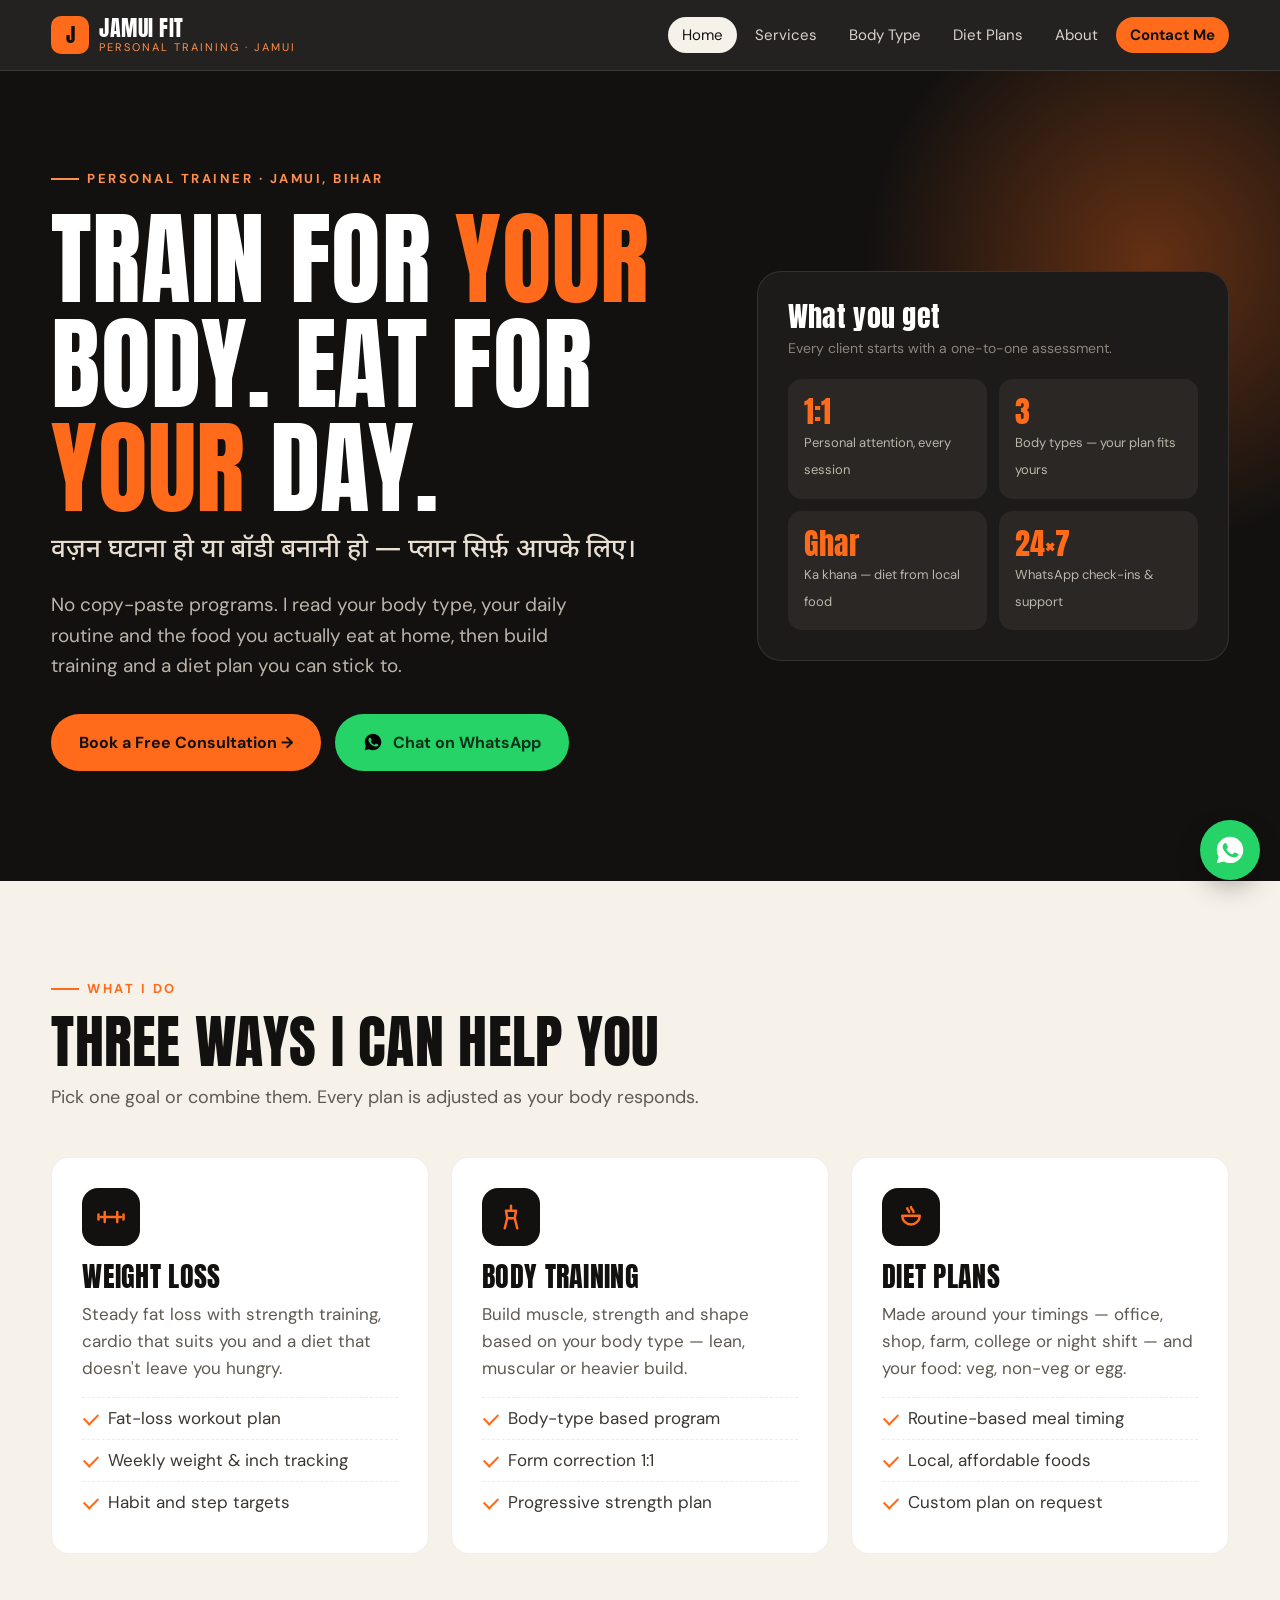
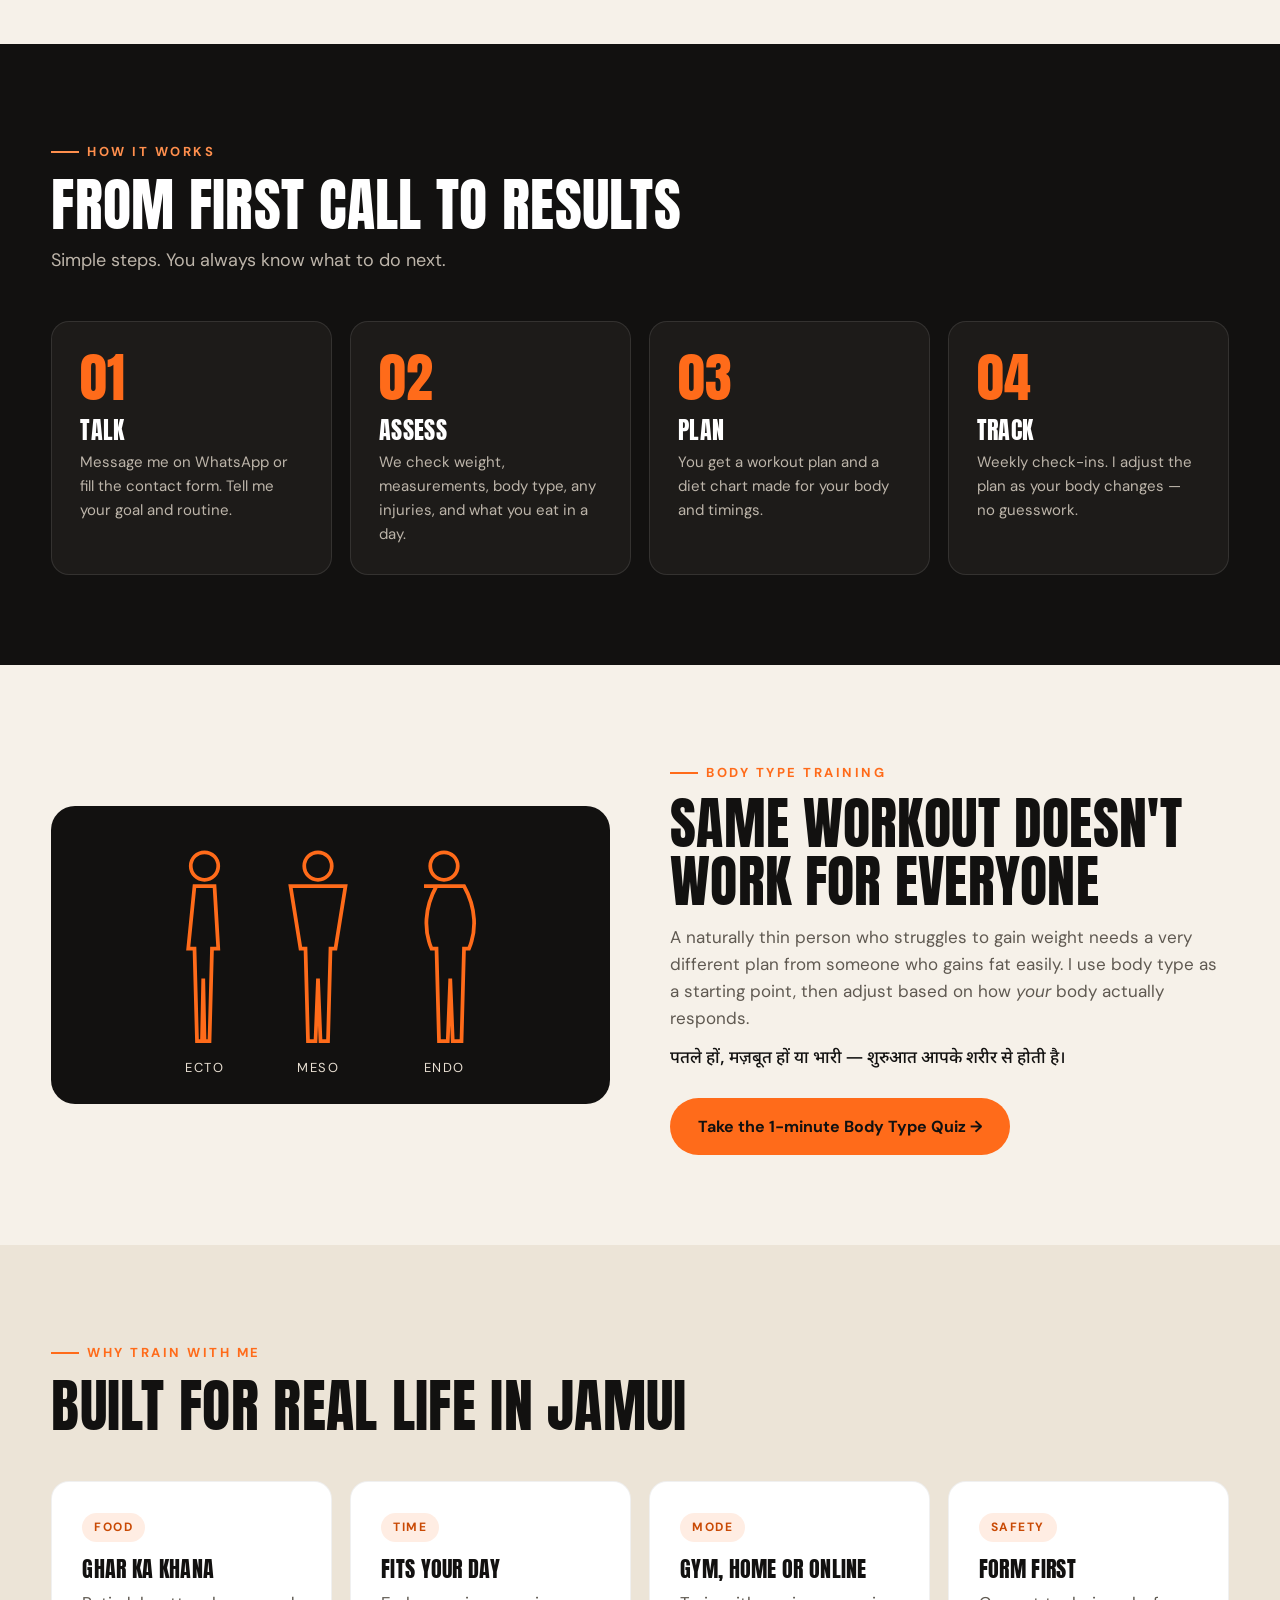
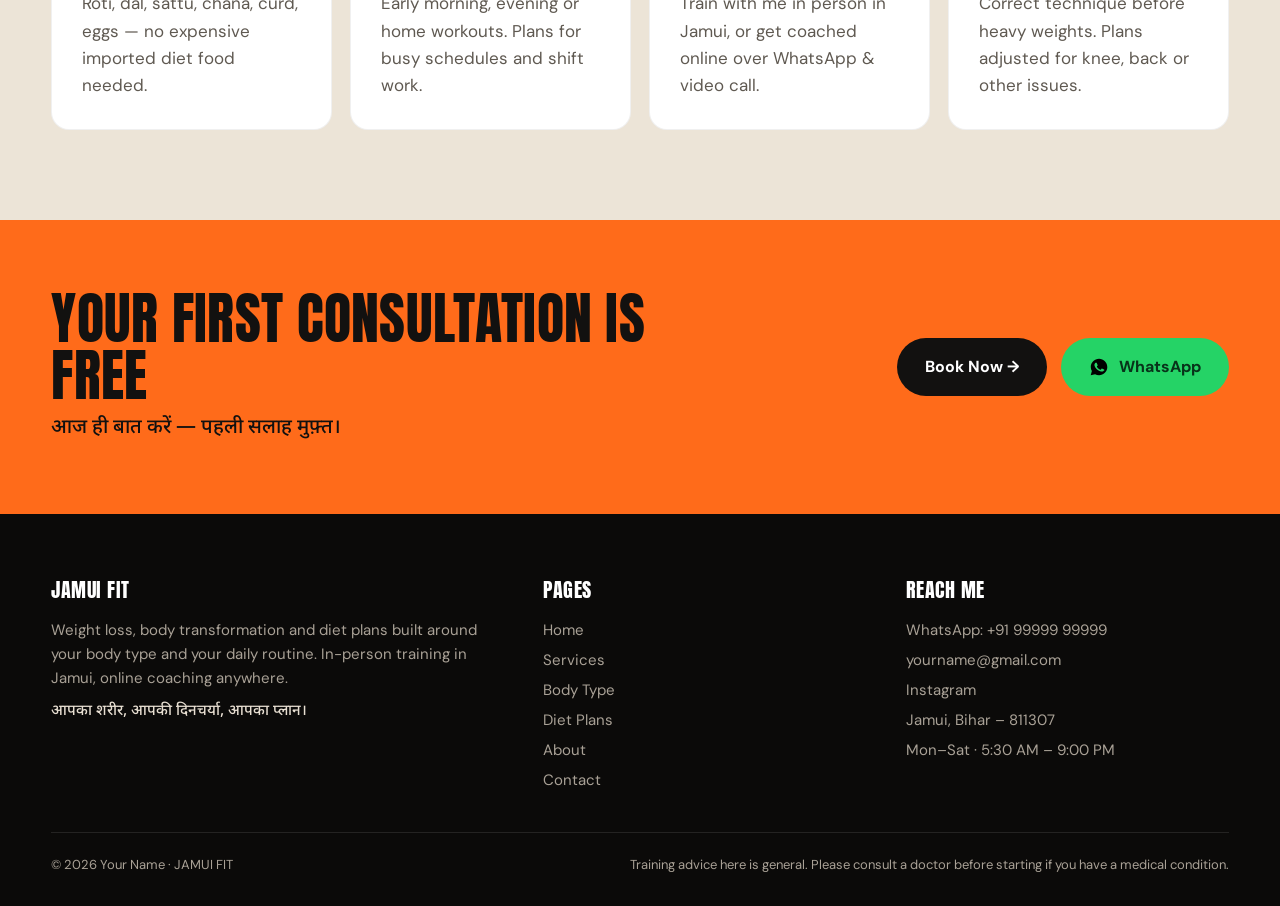
==== index.html @ f2fb3ff2 "Initial commit: JamuiFIT website Co-Authored-By: Claude Opus 5.5 <noreply@anthropic.com>" ====
<!DOCTYPE html>
<html lang="en">
<head>
<meta charset="UTF-8">
<meta name="viewport" content="width=device-width, initial-scale=1">
<title>Jamui Fit — Personal Trainer in Jamui</title>
<meta name="description" content="Personal trainer in Jamui, Bihar. Weight loss, body transformation and diet plans made for your body type and daily routine. In-person and online coaching.">
<link rel="preconnect" href="https://fonts.googleapis.com"><link rel="preconnect" href="https://fonts.gstatic.com" crossorigin>
<link href="https://fonts.googleapis.com/css2?family=Anton&family=DM+Sans:wght@400;500;700&family=Noto+Sans+Devanagari:wght@400;500;700&display=swap" rel="stylesheet">
<link rel="stylesheet" href="assets/style.css">
</head>
<body>

<section class="hero">
  <div class="wrap hero-grid">
    <div>
      <span class="eyebrow">Personal Trainer · Jamui, Bihar</span>
      <h1>Train for <em>your</em> body. Eat for <em>your</em> day.</h1>
      <p class="hi hi-line">वज़न घटाना हो या बॉडी बनानी हो — प्लान सिर्फ़ आपके लिए।</p>
      <p class="lead">No copy-paste programs. I read your body type, your daily routine and the food you actually eat at home, then build training and a diet plan you can stick to.</p>
      <div class="hero-actions">
        <a class="btn btn-primary" href="contact.html">Book a Free Consultation →</a>
        <a class="btn btn-wa" data-wa="Namaste! I want to start training. Please share details.">Chat on WhatsApp</a>
      </div>
    </div>
    <div class="hero-card reveal">
      <h3>What you get</h3>
      <p class="sub">Every client starts with a one-to-one assessment.</p>
      <div class="stat-row">
        <div class="stat"><b>1:1</b><span>Personal attention, every session</span></div>
        <div class="stat"><b>3</b><span>Body types — your plan fits yours</span></div>
        <div class="stat"><b>Ghar</b><span>Ka khana — diet from local food</span></div>
        <div class="stat"><b>24×7</b><span>WhatsApp check-ins &amp; support</span></div>
      </div>
    </div>
  </div>
</section>

<section>
  <div class="wrap">
    <div class="section-head reveal">
      <span class="eyebrow dark">What I do</span>
      <h2>Three ways I can help you</h2>
      <p>Pick one goal or combine them. Every plan is adjusted as your body responds.</p>
    </div>
    <div class="grid-3">
      <article class="card reveal">
        <div class="icon"><svg viewBox="0 0 24 24"><path d="M4 12h16M7 8v8M17 8v8M2 10v4M22 10v4"/></svg></div>
        <h3>Weight Loss</h3>
        <p>Steady fat loss with strength training, cardio that suits you and a diet that doesn't leave you hungry.</p>
        <ul><li>Fat-loss workout plan</li><li>Weekly weight &amp; inch tracking</li><li>Habit and step targets</li></ul>
      </article>
      <article class="card reveal">
        <div class="icon"><svg viewBox="0 0 24 24"><path d="M12 3v4M8 7h8l-1 6h-6zM9 13l-2 8M15 13l2 8"/></svg></div>
        <h3>Body Training</h3>
        <p>Build muscle, strength and shape based on your body type — lean, muscular or heavier build.</p>
        <ul><li>Body-type based program</li><li>Form correction 1:1</li><li>Progressive strength plan</li></ul>
      </article>
      <article class="card reveal">
        <div class="icon"><svg viewBox="0 0 24 24"><path d="M5 11h14a7 7 0 0 1-14 0zM12 4c0 2 2 2 2 4M9 5c0 1.5 1.5 1.5 1.5 3"/></svg></div>
        <h3>Diet Plans</h3>
        <p>Made around your timings — office, shop, farm, college or night shift — and your food: veg, non-veg or egg.</p>
        <ul><li>Routine-based meal timing</li><li>Local, affordable foods</li><li>Custom plan on request</li></ul>
      </article>
    </div>
  </div>
</section>

<section class="dark-sec">
  <div class="wrap">
    <div class="section-head reveal">
      <span class="eyebrow">How it works</span>
      <h2>From first call to results</h2>
      <p>Simple steps. You always know what to do next.</p>
    </div>
    <div class="steps">
      <div class="step reveal"><h3>Talk</h3><p>Message me on WhatsApp or fill the contact form. Tell me your goal and routine.</p></div>
      <div class="step reveal"><h3>Assess</h3><p>We check weight, measurements, body type, any injuries, and what you eat in a day.</p></div>
      <div class="step reveal"><h3>Plan</h3><p>You get a workout plan and a diet chart made for your body and timings.</p></div>
      <div class="step reveal"><h3>Track</h3><p>Weekly check-ins. I adjust the plan as your body changes — no guesswork.</p></div>
    </div>
  </div>
</section>

<section>
  <div class="wrap split">
    <div class="body-figs reveal" aria-hidden="true">
      <figure><svg viewBox="0 0 60 160"><circle cx="30" cy="16" r="11"/><path d="M22 32h16l3 50-5 0-2 74h-4l-1-50-1 50h-4l-2-74-5 0z"/></svg>Ecto</figure>
      <figure><svg viewBox="0 0 80 160"><circle cx="40" cy="16" r="11"/><path d="M18 32h44l-8 50h-4l-2 74h-6l-2-50-2 50h-6l-2-74h-4z"/></svg>Meso</figure>
      <figure><svg viewBox="0 0 80 160"><circle cx="40" cy="16" r="11"/><path d="M24 32h32c10 18 10 36 4 50h-4l-2 74h-7l-2-50-2 50h-7l-2-74h-4c-6-14-6-32 4-50z"/></svg>Endo</figure>
    </div>
    <div class="reveal">
      <span class="eyebrow dark">Body type training</span>
      <h2 style="font-size:clamp(36px,5vw,56px);text-transform:uppercase;margin:12px 0 14px">Same workout doesn't work for everyone</h2>
      <p style="color:#5f5951;margin-bottom:14px">A naturally thin person who struggles to gain weight needs a very different plan from someone who gains fat easily. I use body type as a starting point, then adjust based on how <em>your</em> body actually responds.</p>
      <p class="hi" style="margin-bottom:24px">पतले हों, मज़बूत हों या भारी — शुरुआत आपके शरीर से होती है।</p>
      <a class="btn btn-primary" href="body-type.html">Take the 1-minute Body Type Quiz →</a>
    </div>
  </div>
</section>

<section class="alt">
  <div class="wrap">
    <div class="section-head reveal">
      <span class="eyebrow dark">Why train with me</span>
      <h2>Built for real life in Jamui</h2>
    </div>
    <div class="grid-4">
      <div class="card reveal"><span class="tag">Food</span><h3 style="font-size:22px">Ghar ka khana</h3><p>Roti, dal, sattu, chana, curd, eggs — no expensive imported diet food needed.</p></div>
      <div class="card reveal"><span class="tag">Time</span><h3 style="font-size:22px">Fits your day</h3><p>Early morning, evening or home workouts. Plans for busy schedules and shift work.</p></div>
      <div class="card reveal"><span class="tag">Mode</span><h3 style="font-size:22px">Gym, home or online</h3><p>Train with me in person in Jamui, or get coached online over WhatsApp &amp; video call.</p></div>
      <div class="card reveal"><span class="tag">Safety</span><h3 style="font-size:22px">Form first</h3><p>Correct technique before heavy weights. Plans adjusted for knee, back or other issues.</p></div>
    </div>
  </div>
</section>

<section class="cta-band">
  <div class="wrap">
    <div>
      <h2>Your first consultation is free</h2>
      <p class="hi">आज ही बात करें — पहली सलाह मुफ़्त।</p>
    </div>
    <div class="hero-actions">
      <a class="btn btn-primary" href="contact.html">Book Now →</a>
      <a class="btn btn-wa" data-wa>WhatsApp</a>
    </div>
  </div>
</section>

<script src="assets/site.js"></script>
</body>
</html>
---- assets/style.css ----
:root{
  --ink:#121110; --ink-2:#1d1b19; --ink-3:#2a2724;
  --paper:#f6f1e9; --paper-2:#ece4d7;
  --saffron:#ff6b1a; --saffron-2:#ff8f4d; --leaf:#2f8f5b;
  --muted:#8b847b; --line:rgba(255,255,255,.1);
  --radius:18px;
  --display:"Anton",Impact,sans-serif;
  --body:"DM Sans","Noto Sans Devanagari",system-ui,sans-serif;
  --hi:"Noto Sans Devanagari","DM Sans",sans-serif;
}
*{box-sizing:border-box;margin:0;padding:0}
html{scroll-behavior:smooth}
body{font-family:var(--body);background:var(--paper);color:var(--ink);line-height:1.6;font-size:17px;-webkit-font-smoothing:antialiased}
img,svg{display:block;max-width:100%}
a{color:inherit}
.wrap{width:min(1180px,92vw);margin-inline:auto}
.hi{font-family:var(--hi);font-weight:500}

/* header */
.site-header{position:sticky;top:0;z-index:50;background:rgba(18,17,16,.92);backdrop-filter:blur(10px);color:#fff;border-bottom:1px solid var(--line)}
.nav{display:flex;align-items:center;justify-content:space-between;height:70px}
.brand{display:flex;align-items:center;gap:10px;text-decoration:none}
.brand-mark{width:38px;height:38px;border-radius:10px;background:var(--saffron);display:grid;place-items:center;font-family:var(--display);font-size:20px;color:var(--ink)}
.brand-text{font-family:var(--display);font-size:22px;letter-spacing:.5px;line-height:1}
.brand-text small{display:block;font-family:var(--body);font-size:11px;letter-spacing:2px;color:var(--saffron-2);text-transform:uppercase;margin-top:3px}
.nav-links{display:flex;gap:4px;list-style:none;align-items:center}
.nav-links a{text-decoration:none;padding:8px 14px;border-radius:999px;font-size:15px;color:#d9d3ca;transition:.2s}
.nav-links a:hover{color:#fff;background:var(--ink-3)}
.nav-links a.active{color:var(--ink);background:var(--paper)}
.nav-links .nav-cta{background:var(--saffron);color:var(--ink);font-weight:700}
.nav-links .nav-cta:hover{background:var(--saffron-2);color:var(--ink)}
.menu-btn{display:none;background:none;border:0;color:#fff;font-size:26px;cursor:pointer;padding:6px}
@media(max-width:900px){
  .menu-btn{display:block}
  .nav-links{position:absolute;top:70px;left:0;right:0;flex-direction:column;align-items:stretch;background:var(--ink);padding:12px 4vw 20px;gap:4px;display:none;border-bottom:1px solid var(--line)}
  .nav-links.open{display:flex}
  .nav-links a{padding:12px 16px}
}

/* buttons */
.btn{display:inline-flex;align-items:center;gap:10px;padding:14px 26px;border-radius:999px;font-weight:700;text-decoration:none;font-size:16px;border:2px solid transparent;cursor:pointer;transition:transform .15s,background .2s;font-family:var(--body)}
.btn:hover{transform:translateY(-2px)}
.btn-primary{background:var(--saffron);color:var(--ink)}
.btn-primary:hover{background:var(--saffron-2)}
.btn-ghost{border-color:currentColor;background:transparent}
.btn-wa{background:#25d366;color:#08331a}
.btn svg{width:20px;height:20px}

/* hero */
.hero{background:var(--ink);color:#fff;position:relative;overflow:hidden;padding:90px 0 110px}
.hero::after{content:"";position:absolute;right:-180px;top:-120px;width:620px;height:620px;border-radius:50%;background:radial-gradient(circle,rgba(255,107,26,.35),transparent 65%)}
.hero-grid{display:grid;grid-template-columns:1.25fr .9fr;gap:50px;align-items:center;position:relative;z-index:1}
.eyebrow{display:inline-flex;align-items:center;gap:8px;font-size:13px;letter-spacing:2.5px;text-transform:uppercase;color:var(--saffron-2);font-weight:700}
.eyebrow::before{content:"";width:28px;height:2px;background:currentColor}
h1,h2,h3{font-family:var(--display);font-weight:400;letter-spacing:.3px;line-height:1.02}
.hero h1{font-size:clamp(52px,8vw,104px);margin:18px 0 10px;text-transform:uppercase}
.hero h1 em{font-style:normal;color:var(--saffron)}
.hero .hi-line{font-size:clamp(20px,2.4vw,26px);color:#e8dfd2;margin-bottom:18px}
.hero p.lead{font-size:19px;color:#bdb5aa;max-width:560px;margin-bottom:32px}
.hero-actions{display:flex;flex-wrap:wrap;gap:14px}
.hero-card{background:var(--ink-2);border:1px solid var(--line);border-radius:24px;padding:30px}
.hero-card h3{font-size:28px;margin-bottom:6px}
.hero-card .sub{color:var(--muted);font-size:14px;margin-bottom:20px}
.stat-row{display:grid;grid-template-columns:1fr 1fr;gap:12px}
.stat{background:var(--ink-3);border-radius:14px;padding:16px}
.stat b{font-family:var(--display);font-size:30px;color:var(--saffron);font-weight:400;display:block;line-height:1.1}
.stat span{font-size:13px;color:#bdb5aa}
@media(max-width:900px){.hero-grid{grid-template-columns:1fr}.hero{padding:60px 0 80px}}

/* page hero */
.page-hero{background:var(--ink);color:#fff;padding:70px 0 60px;position:relative;overflow:hidden}
.page-hero::after{content:"";position:absolute;left:-100px;bottom:-260px;width:520px;height:520px;border-radius:50%;background:radial-gradient(circle,rgba(255,107,26,.28),transparent 65%)}
.page-hero .wrap{position:relative;z-index:1}
.page-hero h1{font-size:clamp(44px,6.5vw,80px);text-transform:uppercase;margin:14px 0 8px}
.page-hero p{color:#bdb5aa;max-width:640px;font-size:18px}

/* sections */
section{padding:90px 0}
.section-head{max-width:720px;margin-bottom:46px}
.section-head h2{font-size:clamp(36px,5vw,58px);text-transform:uppercase;margin:12px 0 12px}
.section-head p{color:#5f5951;font-size:18px}
.eyebrow.dark{color:var(--saffron)}
.alt{background:var(--paper-2)}
.dark-sec{background:var(--ink);color:#fff}
.dark-sec .section-head p{color:#bdb5aa}

.grid-3{display:grid;grid-template-columns:repeat(3,1fr);gap:22px}
.grid-2{display:grid;grid-template-columns:repeat(2,1fr);gap:22px}
.grid-4{display:grid;grid-template-columns:repeat(4,1fr);gap:18px}
@media(max-width:900px){.grid-3,.grid-4{grid-template-columns:1fr 1fr}}
@media(max-width:620px){.grid-3,.grid-2,.grid-4{grid-template-columns:1fr}}

.card{background:#fff;border-radius:var(--radius);padding:30px;border:1px solid rgba(0,0,0,.06);position:relative;transition:transform .2s,box-shadow .2s}
.card:hover{transform:translateY(-4px);box-shadow:0 18px 40px -20px rgba(0,0,0,.25)}
.card h3{font-size:28px;margin:16px 0 10px;text-transform:uppercase}
.card p{color:#5f5951}
.card ul{list-style:none;margin-top:14px}
.card li{padding:7px 0 7px 26px;position:relative;color:#3b3631;border-top:1px dashed rgba(0,0,0,.08)}
.card li::before{content:"";position:absolute;left:2px;top:15px;width:12px;height:7px;border-left:2.5px solid var(--saffron);border-bottom:2.5px solid var(--saffron);transform:rotate(-45deg)}
.icon{width:58px;height:58px;border-radius:16px;background:var(--ink);display:grid;place-items:center}
.icon svg{width:30px;height:30px;stroke:var(--saffron);fill:none;stroke-width:2;stroke-linecap:round;stroke-linejoin:round}
.dark-card{background:var(--ink-2);border:1px solid var(--line);color:#fff}
.dark-card p{color:#bdb5aa}
.dark-card li{color:#e8dfd2;border-top-color:var(--line)}
.tag{display:inline-block;font-size:12px;letter-spacing:1.5px;text-transform:uppercase;font-weight:700;padding:5px 12px;border-radius:999px;background:rgba(255,107,26,.12);color:#c94a05}

/* steps */
.steps{counter-reset:s;display:grid;grid-template-columns:repeat(4,1fr);gap:18px}
.step{background:var(--ink-2);border:1px solid var(--line);border-radius:var(--radius);padding:28px;position:relative}
.step::before{counter-increment:s;content:"0" counter(s);font-family:var(--display);font-size:54px;color:var(--saffron);line-height:1;display:block;margin-bottom:14px}
.step h3{font-size:24px;margin-bottom:8px;text-transform:uppercase}
.step p{color:#bdb5aa;font-size:15px}
@media(max-width:900px){.steps{grid-template-columns:1fr 1fr}}
@media(max-width:560px){.steps{grid-template-columns:1fr}}

/* split */
.split{display:grid;grid-template-columns:1fr 1fr;gap:60px;align-items:center}
@media(max-width:900px){.split{grid-template-columns:1fr;gap:36px}}
.body-figs{display:flex;justify-content:center;gap:26px;align-items:flex-end;background:var(--ink);border-radius:24px;padding:40px 20px 26px}
.body-figs figure{text-align:center;color:#e8dfd2;font-size:13px;letter-spacing:1.5px;text-transform:uppercase}
.body-figs svg{height:200px;width:auto;margin:0 auto 12px}
.body-figs svg path,.body-figs svg circle{fill:none;stroke:var(--saffron);stroke-width:3}

/* cta band */
.cta-band{background:var(--saffron);color:var(--ink);padding:70px 0}
.cta-band .wrap{display:flex;justify-content:space-between;align-items:center;gap:30px;flex-wrap:wrap}
.cta-band h2{font-size:clamp(34px,5vw,56px);text-transform:uppercase;max-width:700px}
.cta-band .hi{font-size:20px;margin-top:8px}
.cta-band .btn-primary{background:var(--ink);color:#fff}

/* forms */
.form{background:#fff;border-radius:24px;padding:36px;border:1px solid rgba(0,0,0,.06)}
.form-row{display:grid;grid-template-columns:1fr 1fr;gap:16px}
@media(max-width:620px){.form-row{grid-template-columns:1fr}}
.field{display:flex;flex-direction:column;gap:6px;margin-bottom:16px}
.field label{font-weight:700;font-size:14px}
.field input,.field select,.field textarea{font:inherit;font-size:16px;padding:13px 15px;border-radius:12px;border:1.5px solid #ddd3c4;background:var(--paper);color:var(--ink);transition:border .2s}
.field input:focus,.field select:focus,.field textarea:focus{outline:none;border-color:var(--saffron);background:#fff}
.field textarea{min-height:110px;resize:vertical}
.chips{display:flex;flex-wrap:wrap;gap:8px}
.chips label{cursor:pointer}
.chips input{position:absolute;opacity:0;pointer-events:none}
.chips span{display:inline-block;padding:9px 16px;border-radius:999px;border:1.5px solid #ddd3c4;font-size:14px;font-weight:500;transition:.15s}
.chips input:checked+span{background:var(--ink);color:#fff;border-color:var(--ink)}
.chips input:focus-visible+span{outline:2px solid var(--saffron);outline-offset:2px}
.form-note{font-size:13px;color:var(--muted);margin-top:10px}
.form-result{display:none;margin-top:18px;padding:20px;border-radius:14px;background:#eaf6ef;border:1px solid #bfe3cd}
.form-result.show{display:block}
.form-result p{margin-bottom:12px}
.error{color:#c0392b;font-size:14px;margin-top:8px;display:none}
.error.show{display:block}

/* contact info */
.info-list{list-style:none;display:grid;gap:14px}
.info-list li{display:flex;gap:16px;align-items:flex-start;background:var(--ink-2);border:1px solid var(--line);border-radius:16px;padding:18px 20px;color:#fff}
.info-list .icon{width:46px;height:46px;flex:none;background:var(--ink-3)}
.info-list .icon svg{width:22px;height:22px}
.info-list b{display:block;font-size:13px;letter-spacing:1.5px;text-transform:uppercase;color:var(--saffron-2);font-weight:700}
.info-list a,.info-list span{font-size:17px;text-decoration:none}

/* faq */
.faq details{background:#fff;border-radius:14px;padding:18px 22px;margin-bottom:12px;border:1px solid rgba(0,0,0,.06)}
.faq summary{font-weight:700;cursor:pointer;list-style:none;display:flex;justify-content:space-between;gap:20px}
.faq summary::after{content:"+";font-family:var(--display);font-size:24px;color:var(--saffron);line-height:1}
.faq details[open] summary::after{content:"–"}
.faq details p{margin-top:12px;color:#5f5951}

/* quiz */
.quiz{background:#fff;border-radius:24px;padding:36px;border:1px solid rgba(0,0,0,.06)}
.quiz-progress{height:6px;background:var(--paper-2);border-radius:99px;overflow:hidden;margin-bottom:26px}
.quiz-progress div{height:100%;background:var(--saffron);width:0;transition:width .3s}
.quiz h3{font-size:30px;text-transform:uppercase;margin-bottom:6px}
.quiz .q-hi{color:var(--muted);margin-bottom:20px}
.opts{display:grid;gap:10px}
.opt{text-align:left;font:inherit;padding:16px 18px;border-radius:14px;border:1.5px solid #ddd3c4;background:var(--paper);cursor:pointer;transition:.15s;font-size:16px}
.opt:hover{border-color:var(--saffron);background:#fff}
.quiz-result{display:none}
.quiz-result.show{display:block}
.result-type{font-family:var(--display);font-size:clamp(44px,6vw,68px);color:var(--saffron);text-transform:uppercase;line-height:1}
.mix-bar{display:flex;height:14px;border-radius:99px;overflow:hidden;margin:18px 0 8px}
.mix-legend{display:flex;gap:18px;font-size:13px;color:#5f5951;flex-wrap:wrap}
.mix-legend i{display:inline-block;width:10px;height:10px;border-radius:3px;margin-right:6px;vertical-align:middle}

/* calculator */
.calc{background:var(--ink-2);border:1px solid var(--line);border-radius:24px;padding:32px;color:#fff}
.calc .field label{color:#e8dfd2}
.calc .field input,.calc .field select{background:var(--ink-3);border-color:#3a3632;color:#fff}
.calc-out{margin-top:10px;padding:22px;border-radius:16px;background:var(--ink-3);display:none}
.calc-out.show{display:block}
.calc-out .big{font-family:var(--display);font-size:56px;color:var(--saffron);line-height:1}
.scale{display:flex;height:10px;border-radius:99px;overflow:hidden;margin:14px 0 6px}
.scale span{flex:1}
.scale-labels{display:flex;justify-content:space-between;font-size:12px;color:var(--muted)}

/* meal table */
.meal-plan{background:#fff;border-radius:20px;overflow:hidden;border:1px solid rgba(0,0,0,.06)}
.meal{display:grid;grid-template-columns:130px 1fr;border-top:1px solid var(--paper-2)}
.meal:first-child{border-top:0}
.meal .time{background:var(--ink);color:#fff;padding:18px;font-family:var(--display);font-size:20px;letter-spacing:.5px}
.meal .time small{display:block;font-family:var(--body);font-size:12px;color:var(--saffron-2);letter-spacing:1px}
.meal .food{padding:18px 22px;color:#3b3631}
.plan-tabs{display:flex;gap:8px;flex-wrap:wrap;margin-bottom:18px}
.plan-tabs button{font:inherit;font-size:14px;font-weight:700;padding:10px 18px;border-radius:999px;border:1.5px solid var(--ink);background:transparent;cursor:pointer}
.plan-tabs button.on{background:var(--ink);color:#fff}

.note{font-size:14px;color:var(--muted);margin-top:16px;padding-left:14px;border-left:3px solid var(--saffron)}
.dark-sec .note{color:#9c958b}

/* about */
.portrait{aspect-ratio:4/5;border-radius:24px;background:linear-gradient(160deg,var(--ink-3),var(--ink));display:grid;place-items:center;color:var(--muted);text-align:center;padding:30px;position:relative;overflow:hidden}
.portrait::before{content:"";position:absolute;inset:auto -60px -60px auto;width:260px;height:260px;border-radius:50%;background:radial-gradient(circle,rgba(255,107,26,.45),transparent 70%)}
.portrait svg{width:120px;height:120px;stroke:var(--saffron);fill:none;stroke-width:1.5;margin:0 auto 14px}
.values{display:grid;gap:14px;margin-top:26px}
.value{display:flex;gap:16px;align-items:flex-start}
.value b{font-family:var(--display);font-size:22px;color:var(--saffron);min-width:44px;font-weight:400}

/* footer */
.site-footer{background:#0b0a09;color:#a9a196;padding:60px 0 30px;font-size:15px}
.foot-grid{display:grid;grid-template-columns:1.4fr 1fr 1fr;gap:40px;margin-bottom:40px}
@media(max-width:760px){.foot-grid{grid-template-columns:1fr}}
.site-footer h4{color:#fff;font-family:var(--display);font-weight:400;font-size:20px;letter-spacing:.5px;margin-bottom:12px;text-transform:uppercase}
.site-footer ul{list-style:none;display:grid;gap:6px}
.site-footer a{text-decoration:none}
.site-footer a:hover{color:var(--saffron-2)}
.foot-bottom{border-top:1px solid var(--line);padding-top:22px;display:flex;justify-content:space-between;flex-wrap:wrap;gap:10px;font-size:13px}

/* floating whatsapp */
.wa-float{position:fixed;right:20px;bottom:20px;z-index:60;width:60px;height:60px;border-radius:50%;background:#25d366;display:grid;place-items:center;box-shadow:0 10px 30px -8px rgba(0,0,0,.45);transition:transform .2s}
.wa-float:hover{transform:scale(1.08)}
.wa-float svg{width:32px;height:32px;fill:#fff}

.reveal{opacity:0;transform:translateY(24px);transition:opacity .6s,transform .6s}
.reveal.in{opacity:1;transform:none}
@media(prefers-reduced-motion:reduce){.reveal{opacity:1;transform:none}*{transition:none!important}}
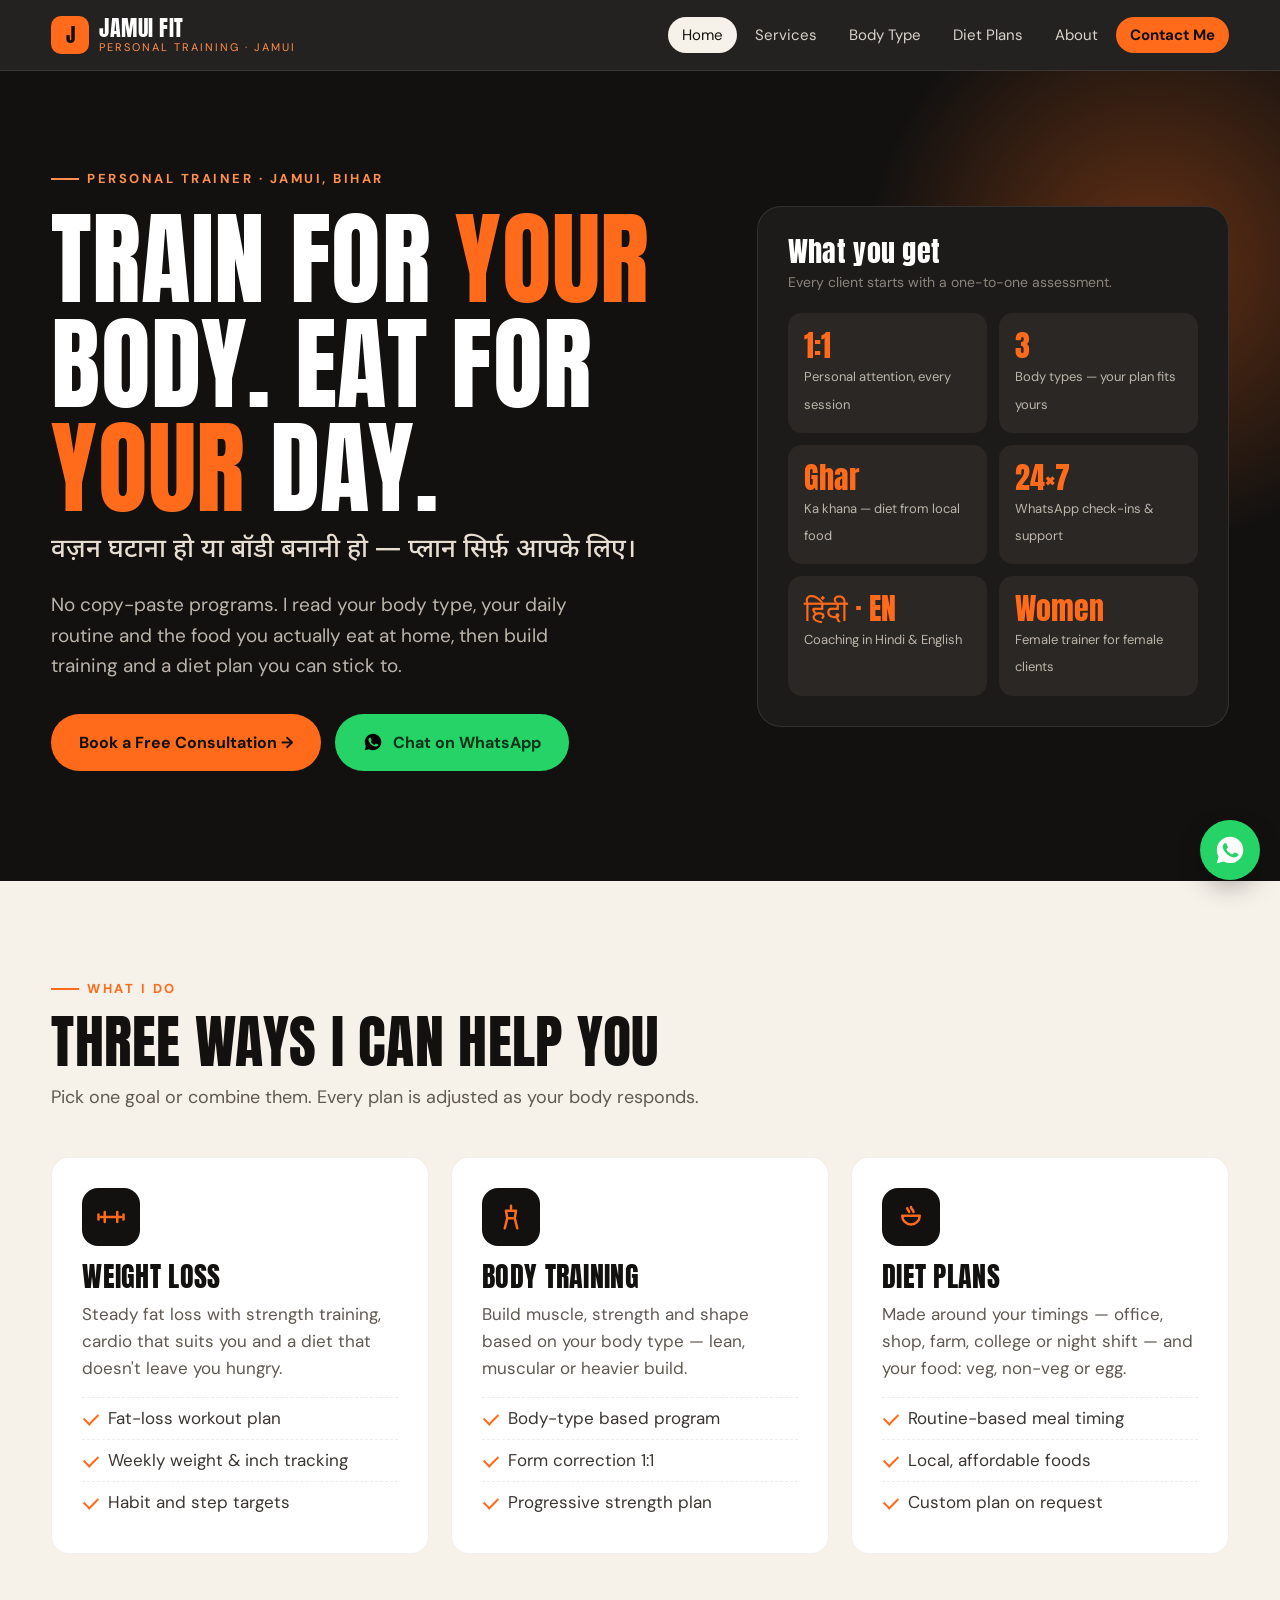
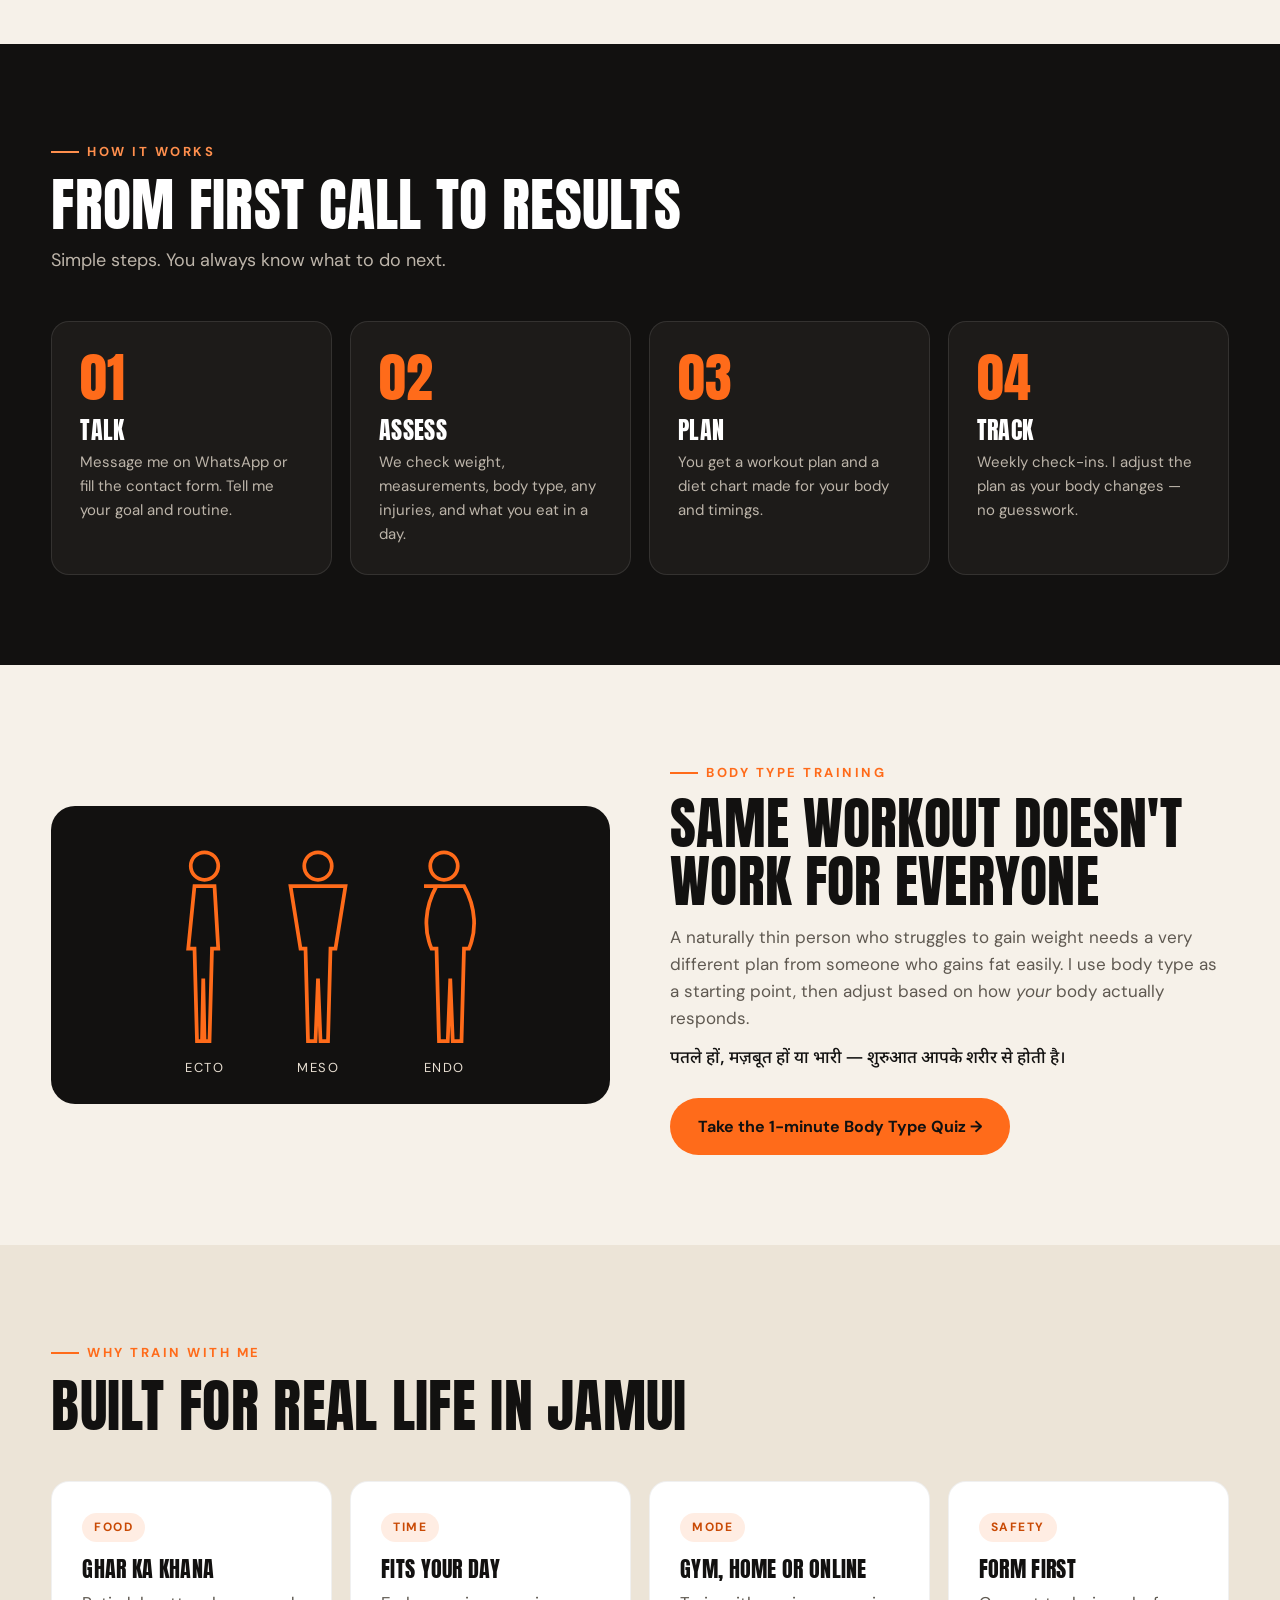
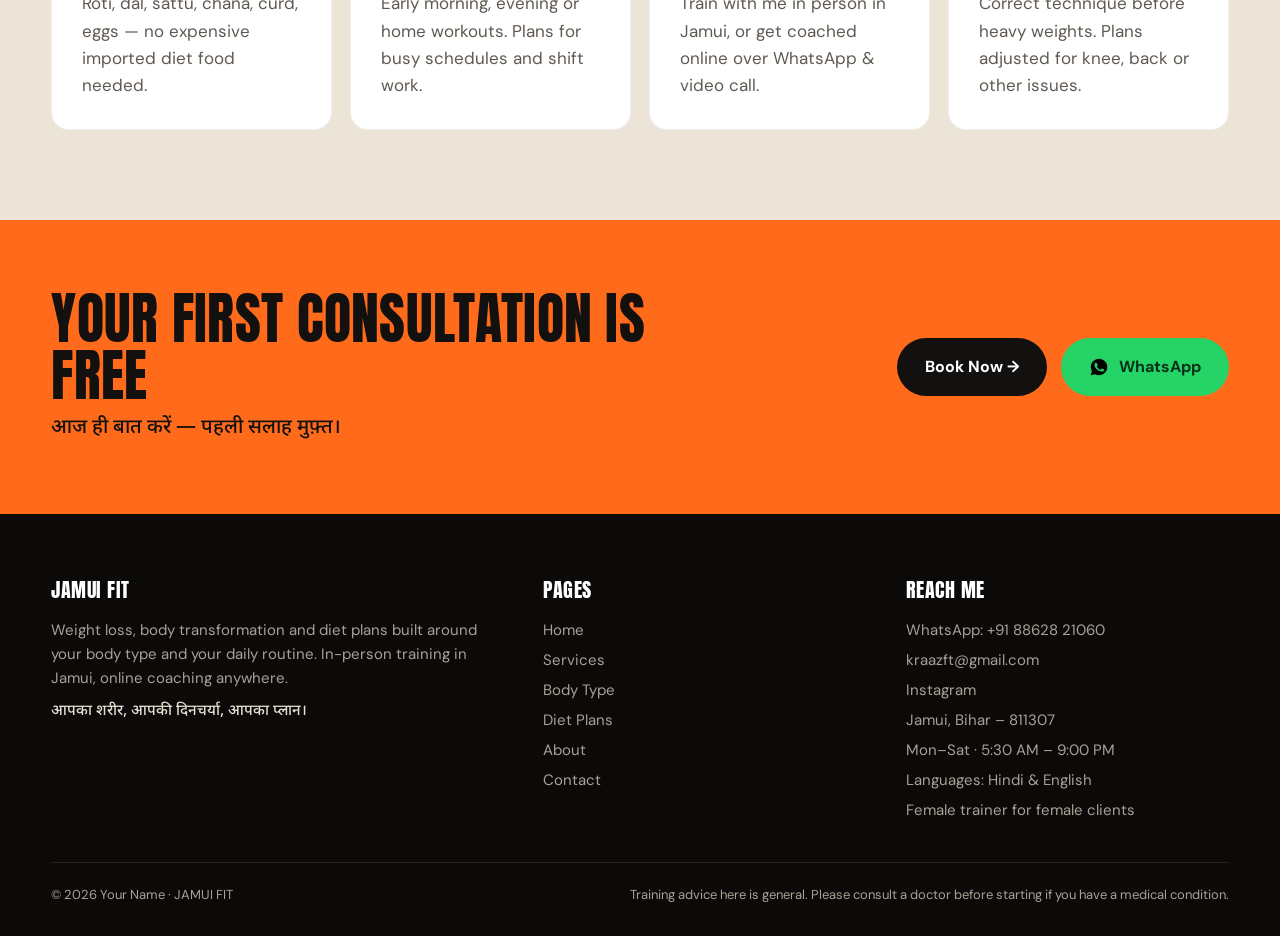
==== commit f82ce9fb: "Add client contact details, languages and female trainer info - Phone 8862821060 and email kraazft@g" ====
--- a/index.html
+++ b/index.html
@@ -31,6 +31,8 @@
         <div class="stat"><b>3</b><span>Body types — your plan fits yours</span></div>
         <div class="stat"><b>Ghar</b><span>Ka khana — diet from local food</span></div>
         <div class="stat"><b>24×7</b><span>WhatsApp check-ins &amp; support</span></div>
+        <div class="stat"><b>हिंदी · EN</b><span>Coaching in Hindi &amp; English</span></div>
+        <div class="stat"><b>Women</b><span>Female trainer for female clients</span></div>
       </div>
     </div>
   </div>
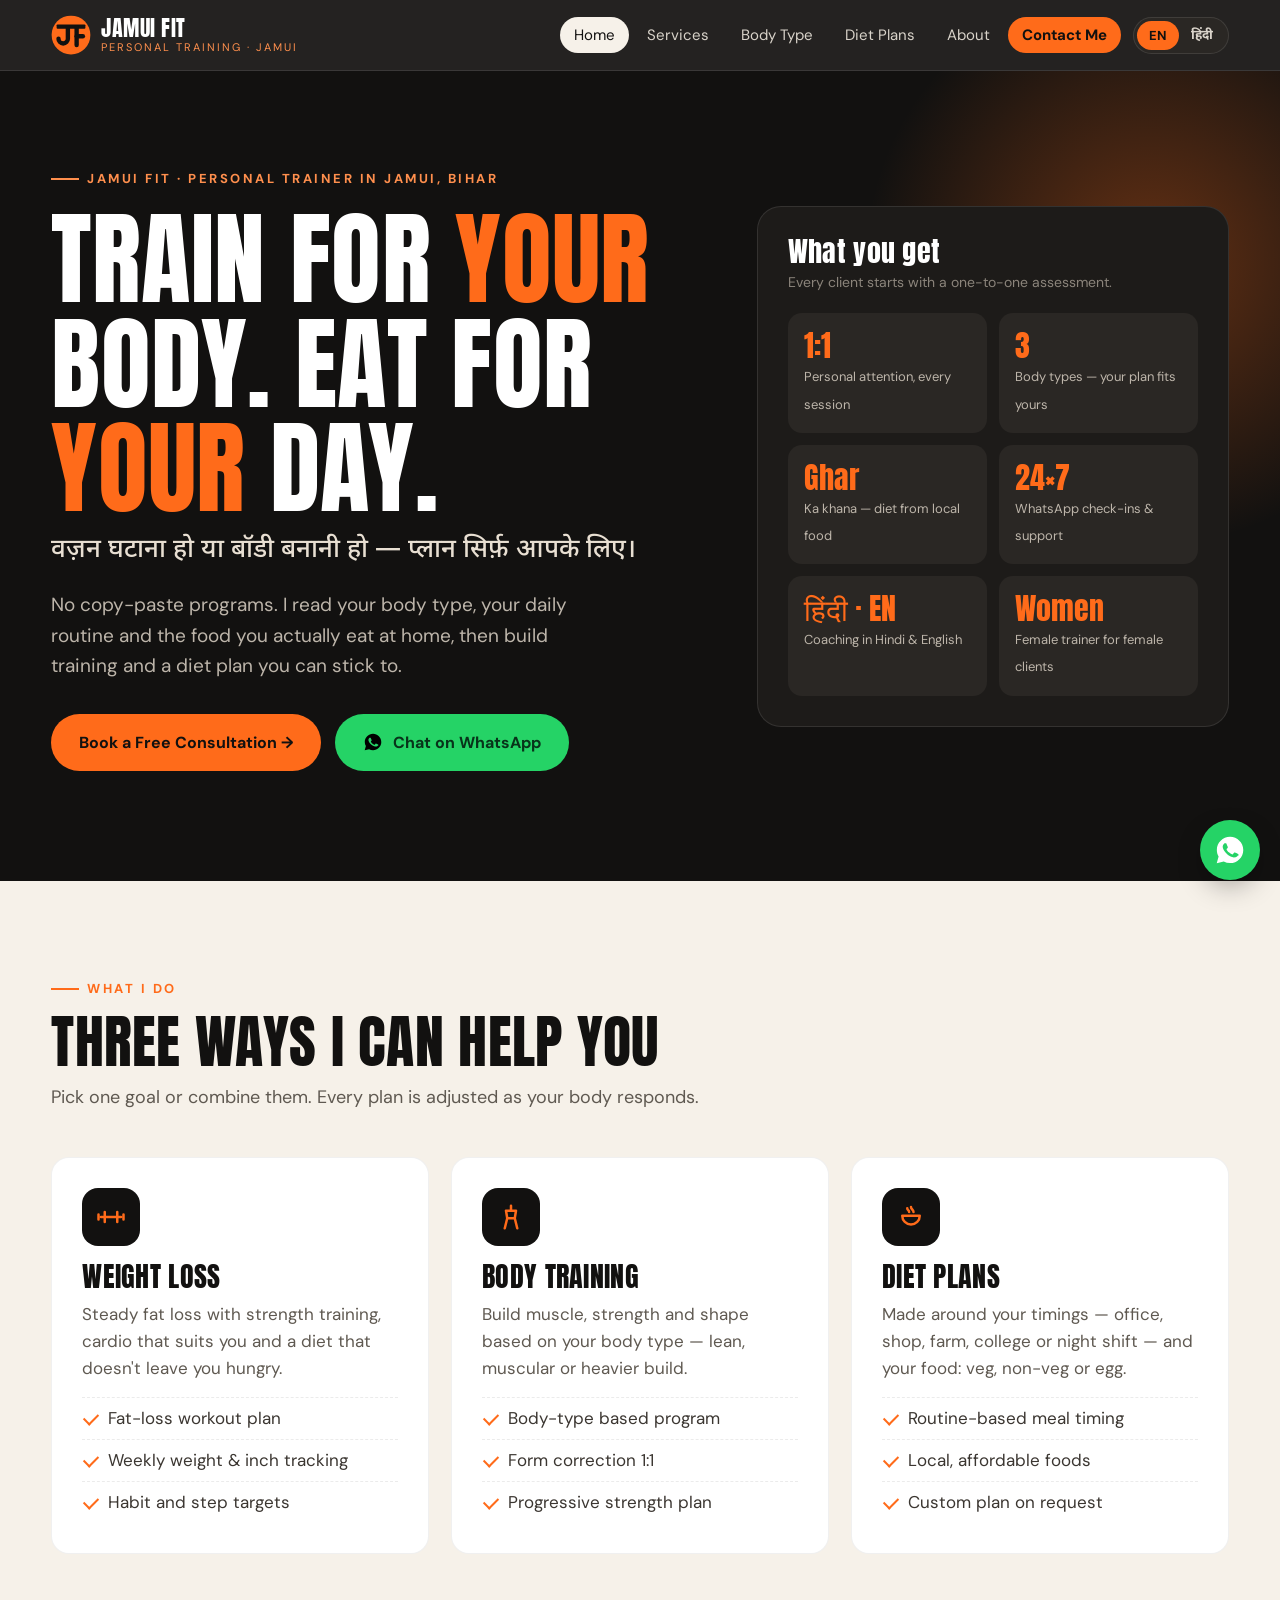
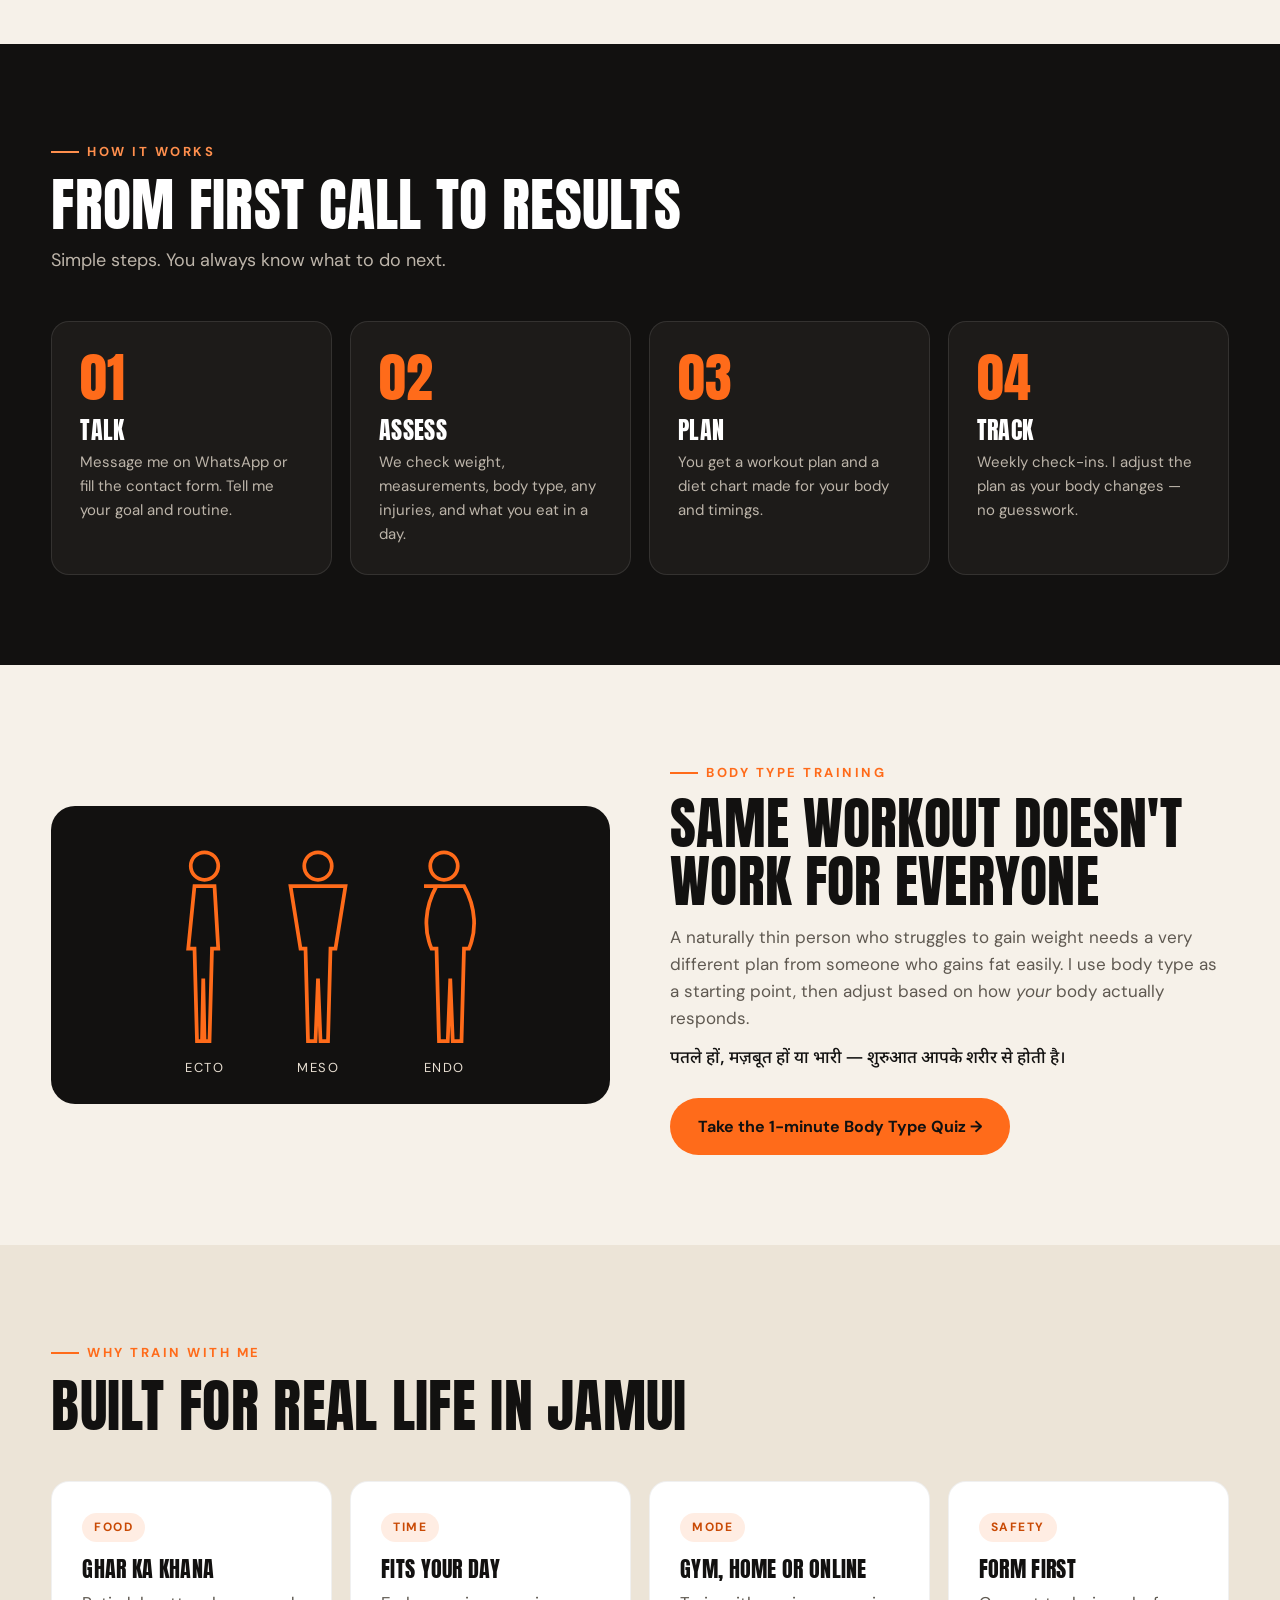
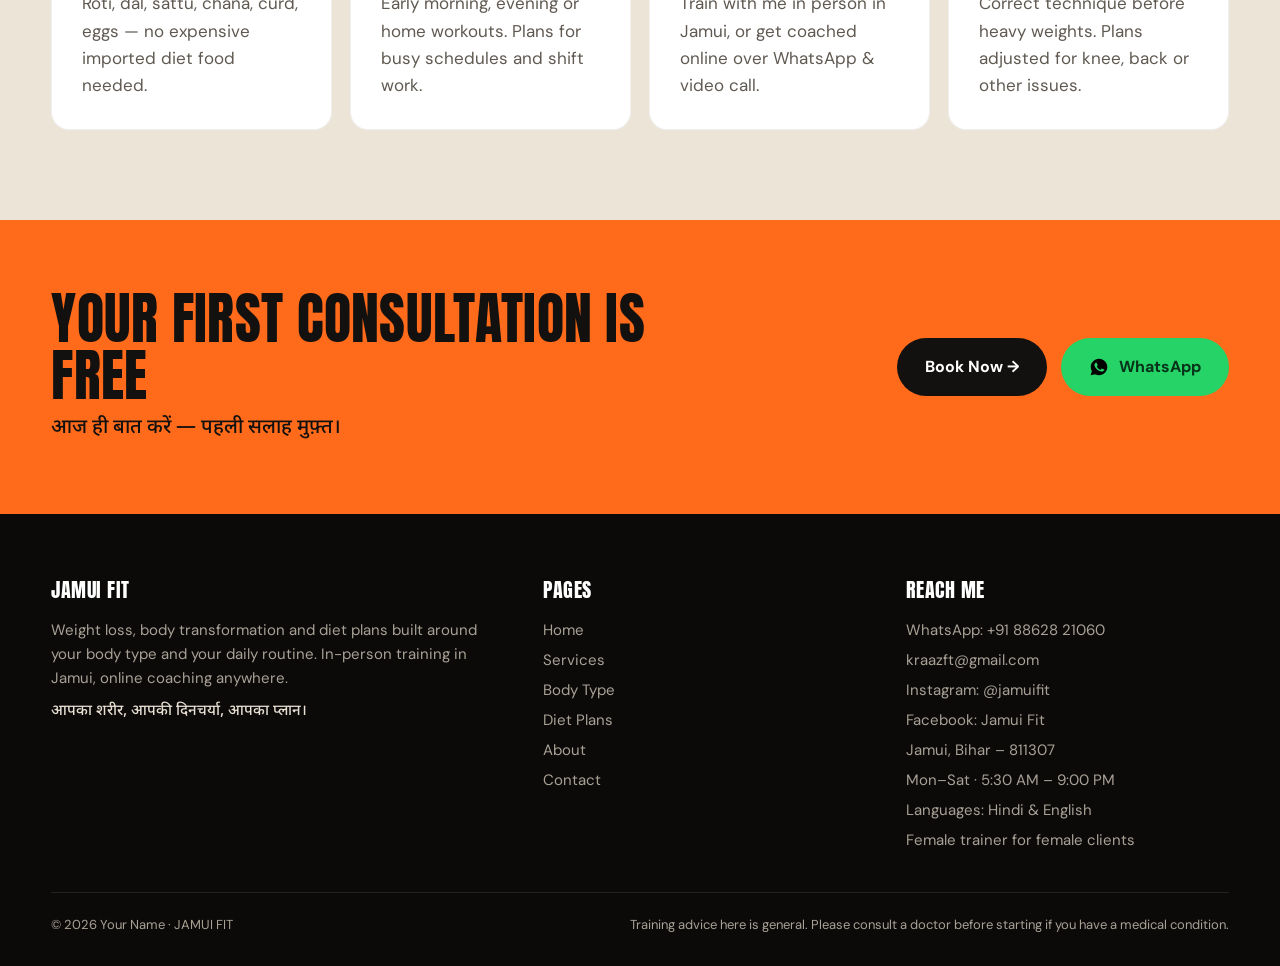
==== commit ba321584: "Add Hindi/English toggle, social links, SEO and logo - Header language toggle (EN / हिंदी), remember" ====
--- a/index.html
+++ b/index.html
@@ -3,8 +3,79 @@
 <head>
 <meta charset="UTF-8">
 <meta name="viewport" content="width=device-width, initial-scale=1">
-<title>Jamui Fit — Personal Trainer in Jamui</title>
-<meta name="description" content="Personal trainer in Jamui, Bihar. Weight loss, body transformation and diet plans made for your body type and daily routine. In-person and online coaching.">
+<!-- SITE URL: https://priyatam0509.github.io/JamuiFIT/  (replace everywhere when moving to a custom domain) -->
+<title data-hi="जमुई फिट — जमुई में पर्सनल ट्रेनर">Jamui Fit | Personal Trainer &amp; Gym Coaching in Jamui, Bihar</title>
+<meta name="description" content="Jamui Fit – personal trainer in Jamui, Bihar. Weight loss, muscle gain and diet plans for your body type. Female trainer for women. Free consultation.">
+<link rel="canonical" href="https://priyatam0509.github.io/JamuiFIT/">
+<meta property="og:type" content="website">
+<meta property="og:site_name" content="Jamui Fit">
+<meta property="og:locale" content="en_IN">
+<meta property="og:title" content="Jamui Fit | Personal Trainer in Jamui, Bihar">
+<meta property="og:description" content="Weight loss, muscle gain and diet plans made for your body and routine. Hindi &amp; English. Free first consultation.">
+<meta property="og:url" content="https://priyatam0509.github.io/JamuiFIT/">
+<meta name="twitter:card" content="summary">
+<meta name="twitter:title" content="Jamui Fit | Personal Trainer in Jamui, Bihar">
+<meta name="twitter:description" content="Weight loss, muscle gain and diet plans made for your body and routine. Hindi &amp; English. Free first consultation.">
+<meta name="theme-color" content="#121110">
+<link rel="icon" href="assets/logo.svg" type="image/svg+xml">
+<link rel="icon" href="assets/logo-512.png" type="image/png">
+<link rel="apple-touch-icon" href="assets/apple-touch-icon.png">
+<script type="application/ld+json">
+{
+  "@context": "https://schema.org",
+  "@type": [
+    "HealthClub",
+    "LocalBusiness"
+  ],
+  "@id": "https://priyatam0509.github.io/JamuiFIT/#business",
+  "name": "Jamui Fit",
+  "alternateName": [
+    "JamuiFit",
+    "Jamui Fit Personal Training",
+    "जमुई फिट"
+  ],
+  "description": "Personal trainer in Jamui, Bihar offering weight loss, muscle gain, body transformation, custom diet plans and online coaching. Female trainer available for female clients.",
+  "url": "https://priyatam0509.github.io/JamuiFIT/",
+  "logo": "https://priyatam0509.github.io/JamuiFIT/assets/logo-512.png",
+  "image": "https://priyatam0509.github.io/JamuiFIT/assets/logo-512.png",
+  "telephone": "+91-8862821060",
+  "email": "kraazft@gmail.com",
+  "address": {
+    "@type": "PostalAddress",
+    "addressLocality": "Jamui",
+    "addressRegion": "Bihar",
+    "postalCode": "811307",
+    "addressCountry": "IN"
+  },
+  "areaServed": {
+    "@type": "City",
+    "name": "Jamui"
+  },
+  "availableLanguage": [
+    "Hindi",
+    "English"
+  ],
+  "openingHoursSpecification": [
+    {
+      "@type": "OpeningHoursSpecification",
+      "dayOfWeek": [
+        "Monday",
+        "Tuesday",
+        "Wednesday",
+        "Thursday",
+        "Friday",
+        "Saturday"
+      ],
+      "opens": "05:30",
+      "closes": "21:00"
+    }
+  ],
+  "sameAs": [
+    "https://www.instagram.com/jamuifit/",
+    "https://www.facebook.com/share/1Gr4uFY1y3/"
+  ]
+}
+</script>
 <link rel="preconnect" href="https://fonts.googleapis.com"><link rel="preconnect" href="https://fonts.gstatic.com" crossorigin>
 <link href="https://fonts.googleapis.com/css2?family=Anton&family=DM+Sans:wght@400;500;700&family=Noto+Sans+Devanagari:wght@400;500;700&display=swap" rel="stylesheet">
 <link rel="stylesheet" href="assets/style.css">
@@ -14,25 +85,25 @@
 <section class="hero">
   <div class="wrap hero-grid">
     <div>
-      <span class="eyebrow">Personal Trainer · Jamui, Bihar</span>
-      <h1>Train for <em>your</em> body. Eat for <em>your</em> day.</h1>
+      <span class="eyebrow" data-hi="जमुई फिट · जमुई, बिहार में पर्सनल ट्रेनर">Jamui Fit · Personal Trainer in Jamui, Bihar</span>
+      <h1 data-hi="<em>अपने</em> शरीर के लिए ट्रेनिंग। <em>अपने</em> दिन के हिसाब से खाना।">Train for <em>your</em> body. Eat for <em>your</em> day.</h1>
       <p class="hi hi-line">वज़न घटाना हो या बॉडी बनानी हो — प्लान सिर्फ़ आपके लिए।</p>
-      <p class="lead">No copy-paste programs. I read your body type, your daily routine and the food you actually eat at home, then build training and a diet plan you can stick to.</p>
+      <p class="lead" data-hi="कोई कॉपी-पेस्ट प्रोग्राम नहीं। मैं आपका बॉडी टाइप, आपकी दिनचर्या और घर का खाना देखकर ऐसा ट्रेनिंग और डाइट प्लान बनाता हूँ जिसे आप सच में फॉलो कर सकें।">No copy-paste programs. I read your body type, your daily routine and the food you actually eat at home, then build training and a diet plan you can stick to.</p>
       <div class="hero-actions">
-        <a class="btn btn-primary" href="contact.html">Book a Free Consultation →</a>
-        <a class="btn btn-wa" data-wa="Namaste! I want to start training. Please share details.">Chat on WhatsApp</a>
+        <a class="btn btn-primary" href="contact.html" data-hi="फ्री कंसल्टेशन बुक करें →">Book a Free Consultation →</a>
+        <a class="btn btn-wa" data-wa="Namaste! I want to start training. Please share details."><span data-hi="WhatsApp पर बात करें">Chat on WhatsApp</span></a>
       </div>
     </div>
     <div class="hero-card reveal">
-      <h3>What you get</h3>
-      <p class="sub">Every client starts with a one-to-one assessment.</p>
+      <h3 data-hi="आपको क्या मिलेगा">What you get</h3>
+      <p class="sub" data-hi="हर क्लाइंट की शुरुआत वन-टू-वन जाँच से होती है।">Every client starts with a one-to-one assessment.</p>
       <div class="stat-row">
-        <div class="stat"><b>1:1</b><span>Personal attention, every session</span></div>
-        <div class="stat"><b>3</b><span>Body types — your plan fits yours</span></div>
-        <div class="stat"><b>Ghar</b><span>Ka khana — diet from local food</span></div>
-        <div class="stat"><b>24×7</b><span>WhatsApp check-ins &amp; support</span></div>
-        <div class="stat"><b>हिंदी · EN</b><span>Coaching in Hindi &amp; English</span></div>
-        <div class="stat"><b>Women</b><span>Female trainer for female clients</span></div>
+        <div class="stat"><b>1:1</b><span data-hi="हर सेशन में व्यक्तिगत ध्यान">Personal attention, every session</span></div>
+        <div class="stat"><b>3</b><span data-hi="बॉडी टाइप — प्लान आपके टाइप के हिसाब से">Body types — your plan fits yours</span></div>
+        <div class="stat"><b data-hi="घर">Ghar</b><span data-hi="का खाना — लोकल खाने से डाइट">Ka khana — diet from local food</span></div>
+        <div class="stat"><b>24×7</b><span data-hi="WhatsApp पर चेक-इन और सपोर्ट">WhatsApp check-ins &amp; support</span></div>
+        <div class="stat"><b>हिंदी · EN</b><span data-hi="हिंदी और अंग्रेज़ी में कोचिंग">Coaching in Hindi &amp; English</span></div>
+        <div class="stat"><b data-hi="महिलाएँ">Women</b><span data-hi="महिला क्लाइंट के लिए महिला ट्रेनर">Female trainer for female clients</span></div>
       </div>
     </div>
   </div>
@@ -41,28 +112,28 @@
 <section>
   <div class="wrap">
     <div class="section-head reveal">
-      <span class="eyebrow dark">What I do</span>
-      <h2>Three ways I can help you</h2>
-      <p>Pick one goal or combine them. Every plan is adjusted as your body responds.</p>
+      <span class="eyebrow dark" data-hi="मैं क्या करता हूँ">What I do</span>
+      <h2 data-hi="तीन तरीकों से आपकी मदद">Three ways I can help you</h2>
+      <p data-hi="एक लक्ष्य चुनें या कई को मिलाएँ। शरीर के रिस्पॉन्स के साथ हर प्लान बदला जाता है।">Pick one goal or combine them. Every plan is adjusted as your body responds.</p>
     </div>
     <div class="grid-3">
       <article class="card reveal">
         <div class="icon"><svg viewBox="0 0 24 24"><path d="M4 12h16M7 8v8M17 8v8M2 10v4M22 10v4"/></svg></div>
-        <h3>Weight Loss</h3>
-        <p>Steady fat loss with strength training, cardio that suits you and a diet that doesn't leave you hungry.</p>
-        <ul><li>Fat-loss workout plan</li><li>Weekly weight &amp; inch tracking</li><li>Habit and step targets</li></ul>
+        <h3 data-hi="वेट लॉस">Weight Loss</h3>
+        <p data-hi="स्ट्रेंथ ट्रेनिंग, आपके लायक कार्डियो और ऐसी डाइट से धीरे-धीरे फैट लॉस, जिसमें भूखा न रहना पड़े।">Steady fat loss with strength training, cardio that suits you and a diet that doesn't leave you hungry.</p>
+        <ul data-hi="<li>फैट लॉस वर्कआउट प्लान</li><li>हर हफ़्ते वज़न और इंच की ट्रैकिंग</li><li>आदतों और कदमों के टारगेट</li>"><li>Fat-loss workout plan</li><li>Weekly weight &amp; inch tracking</li><li>Habit and step targets</li></ul>
       </article>
       <article class="card reveal">
         <div class="icon"><svg viewBox="0 0 24 24"><path d="M12 3v4M8 7h8l-1 6h-6zM9 13l-2 8M15 13l2 8"/></svg></div>
-        <h3>Body Training</h3>
-        <p>Build muscle, strength and shape based on your body type — lean, muscular or heavier build.</p>
-        <ul><li>Body-type based program</li><li>Form correction 1:1</li><li>Progressive strength plan</li></ul>
+        <h3 data-hi="बॉडी ट्रेनिंग">Body Training</h3>
+        <p data-hi="अपने बॉडी टाइप के हिसाब से मसल, ताक़त और शेप बनाएँ — पतला, मस्कुलर या भारी शरीर।">Build muscle, strength and shape based on your body type — lean, muscular or heavier build.</p>
+        <ul data-hi="<li>बॉडी टाइप पर आधारित प्रोग्राम</li><li>1:1 फ़ॉर्म करेक्शन</li><li>धीरे-धीरे बढ़ता स्ट्रेंथ प्लान</li>"><li>Body-type based program</li><li>Form correction 1:1</li><li>Progressive strength plan</li></ul>
       </article>
       <article class="card reveal">
         <div class="icon"><svg viewBox="0 0 24 24"><path d="M5 11h14a7 7 0 0 1-14 0zM12 4c0 2 2 2 2 4M9 5c0 1.5 1.5 1.5 1.5 3"/></svg></div>
-        <h3>Diet Plans</h3>
-        <p>Made around your timings — office, shop, farm, college or night shift — and your food: veg, non-veg or egg.</p>
-        <ul><li>Routine-based meal timing</li><li>Local, affordable foods</li><li>Custom plan on request</li></ul>
+        <h3 data-hi="डाइट प्लान">Diet Plans</h3>
+        <p data-hi="आपकी टाइमिंग के हिसाब से — ऑफ़िस, दुकान, खेत, कॉलेज या नाइट शिफ़्ट — और आपके खाने के हिसाब से: वेज, नॉन-वेज या अंडा।">Made around your timings — office, shop, farm, college or night shift — and your food: veg, non-veg or egg.</p>
+        <ul data-hi="<li>दिनचर्या के हिसाब से खाने का समय</li><li>लोकल और किफ़ायती खाना</li><li>माँग पर कस्टम प्लान</li>"><li>Routine-based meal timing</li><li>Local, affordable foods</li><li>Custom plan on request</li></ul>
       </article>
     </div>
   </div>
@@ -71,15 +142,15 @@
 <section class="dark-sec">
   <div class="wrap">
     <div class="section-head reveal">
-      <span class="eyebrow">How it works</span>
-      <h2>From first call to results</h2>
-      <p>Simple steps. You always know what to do next.</p>
+      <span class="eyebrow" data-hi="कैसे काम करता है">How it works</span>
+      <h2 data-hi="पहली बात से रिज़ल्ट तक">From first call to results</h2>
+      <p data-hi="आसान स्टेप्स। आपको हमेशा पता रहेगा कि आगे क्या करना है।">Simple steps. You always know what to do next.</p>
     </div>
     <div class="steps">
-      <div class="step reveal"><h3>Talk</h3><p>Message me on WhatsApp or fill the contact form. Tell me your goal and routine.</p></div>
-      <div class="step reveal"><h3>Assess</h3><p>We check weight, measurements, body type, any injuries, and what you eat in a day.</p></div>
-      <div class="step reveal"><h3>Plan</h3><p>You get a workout plan and a diet chart made for your body and timings.</p></div>
-      <div class="step reveal"><h3>Track</h3><p>Weekly check-ins. I adjust the plan as your body changes — no guesswork.</p></div>
+      <div class="step reveal"><h3 data-hi="बात">Talk</h3><p data-hi="WhatsApp पर मैसेज करें या कॉन्टैक्ट फ़ॉर्म भरें। अपना लक्ष्य और दिनचर्या बताएँ।">Message me on WhatsApp or fill the contact form. Tell me your goal and routine.</p></div>
+      <div class="step reveal"><h3 data-hi="जाँच">Assess</h3><p data-hi="हम वज़न, नाप, बॉडी टाइप, कोई चोट और आप दिन में क्या खाते हैं — सब देखते हैं।">We check weight, measurements, body type, any injuries, and what you eat in a day.</p></div>
+      <div class="step reveal"><h3 data-hi="प्लान">Plan</h3><p data-hi="आपको अपने शरीर और टाइमिंग के हिसाब से वर्कआउट प्लान और डाइट चार्ट मिलता है।">You get a workout plan and a diet chart made for your body and timings.</p></div>
+      <div class="step reveal"><h3 data-hi="ट्रैक">Track</h3><p data-hi="हर हफ़्ते चेक-इन। शरीर बदलने के साथ मैं प्लान बदलता हूँ — कोई अंदाज़ा नहीं।">Weekly check-ins. I adjust the plan as your body changes — no guesswork.</p></div>
     </div>
   </div>
 </section>
@@ -92,11 +163,11 @@
       <figure><svg viewBox="0 0 80 160"><circle cx="40" cy="16" r="11"/><path d="M24 32h32c10 18 10 36 4 50h-4l-2 74h-7l-2-50-2 50h-7l-2-74h-4c-6-14-6-32 4-50z"/></svg>Endo</figure>
     </div>
     <div class="reveal">
-      <span class="eyebrow dark">Body type training</span>
-      <h2 style="font-size:clamp(36px,5vw,56px);text-transform:uppercase;margin:12px 0 14px">Same workout doesn't work for everyone</h2>
-      <p style="color:#5f5951;margin-bottom:14px">A naturally thin person who struggles to gain weight needs a very different plan from someone who gains fat easily. I use body type as a starting point, then adjust based on how <em>your</em> body actually responds.</p>
+      <span class="eyebrow dark" data-hi="बॉडी टाइप ट्रेनिंग">Body type training</span>
+      <h2 style="font-size:clamp(36px,5vw,56px);text-transform:uppercase;margin:12px 0 14px" data-hi="एक ही वर्कआउट सब पर काम नहीं करता">Same workout doesn't work for everyone</h2>
+      <p style="color:#5f5951;margin-bottom:14px" data-hi="जो व्यक्ति स्वाभाविक रूप से पतला है और वज़न नहीं बढ़ा पाता, उसे उस व्यक्ति से बिल्कुल अलग प्लान चाहिए जिसका फैट जल्दी बढ़ता है। मैं बॉडी टाइप से शुरुआत करता हूँ, फिर <em>आपके</em> शरीर के असली रिस्पॉन्स के हिसाब से बदलाव करता हूँ।">A naturally thin person who struggles to gain weight needs a very different plan from someone who gains fat easily. I use body type as a starting point, then adjust based on how <em>your</em> body actually responds.</p>
       <p class="hi" style="margin-bottom:24px">पतले हों, मज़बूत हों या भारी — शुरुआत आपके शरीर से होती है।</p>
-      <a class="btn btn-primary" href="body-type.html">Take the 1-minute Body Type Quiz →</a>
+      <a class="btn btn-primary" href="body-type.html" data-hi="1 मिनट का बॉडी टाइप क्विज़ दें →">Take the 1-minute Body Type Quiz →</a>
     </div>
   </div>
 </section>
@@ -104,14 +175,14 @@
 <section class="alt">
   <div class="wrap">
     <div class="section-head reveal">
-      <span class="eyebrow dark">Why train with me</span>
-      <h2>Built for real life in Jamui</h2>
+      <span class="eyebrow dark" data-hi="मेरे साथ क्यों">Why train with me</span>
+      <h2 data-hi="जमुई की असली ज़िंदगी के लिए बना">Built for real life in Jamui</h2>
     </div>
     <div class="grid-4">
-      <div class="card reveal"><span class="tag">Food</span><h3 style="font-size:22px">Ghar ka khana</h3><p>Roti, dal, sattu, chana, curd, eggs — no expensive imported diet food needed.</p></div>
-      <div class="card reveal"><span class="tag">Time</span><h3 style="font-size:22px">Fits your day</h3><p>Early morning, evening or home workouts. Plans for busy schedules and shift work.</p></div>
-      <div class="card reveal"><span class="tag">Mode</span><h3 style="font-size:22px">Gym, home or online</h3><p>Train with me in person in Jamui, or get coached online over WhatsApp &amp; video call.</p></div>
-      <div class="card reveal"><span class="tag">Safety</span><h3 style="font-size:22px">Form first</h3><p>Correct technique before heavy weights. Plans adjusted for knee, back or other issues.</p></div>
+      <div class="card reveal"><span class="tag" data-hi="खाना">Food</span><h3 style="font-size:22px" data-hi="घर का खाना">Ghar ka khana</h3><p data-hi="रोटी, दाल, सत्तू, चना, दही, अंडे — महँगे इम्पोर्टेड डाइट फ़ूड की ज़रूरत नहीं।">Roti, dal, sattu, chana, curd, eggs — no expensive imported diet food needed.</p></div>
+      <div class="card reveal"><span class="tag" data-hi="समय">Time</span><h3 style="font-size:22px" data-hi="आपके दिन में फिट">Fits your day</h3><p data-hi="सुबह जल्दी, शाम को या घर पर वर्कआउट। व्यस्त लोगों और शिफ़्ट वालों के लिए प्लान।">Early morning, evening or home workouts. Plans for busy schedules and shift work.</p></div>
+      <div class="card reveal"><span class="tag" data-hi="मोड">Mode</span><h3 style="font-size:22px" data-hi="जिम, घर या ऑनलाइन">Gym, home or online</h3><p data-hi="जमुई में मेरे साथ आमने-सामने ट्रेनिंग करें, या WhatsApp और वीडियो कॉल से ऑनलाइन कोचिंग लें।">Train with me in person in Jamui, or get coached online over WhatsApp &amp; video call.</p></div>
+      <div class="card reveal"><span class="tag" data-hi="सुरक्षा">Safety</span><h3 style="font-size:22px" data-hi="पहले सही फ़ॉर्म">Form first</h3><p data-hi="भारी वज़न से पहले सही तकनीक। घुटने, कमर या दूसरी समस्याओं के हिसाब से प्लान।">Correct technique before heavy weights. Plans adjusted for knee, back or other issues.</p></div>
     </div>
   </div>
 </section>
@@ -119,11 +190,11 @@
 <section class="cta-band">
   <div class="wrap">
     <div>
-      <h2>Your first consultation is free</h2>
+      <h2 data-hi="आपकी पहली कंसल्टेशन फ्री है">Your first consultation is free</h2>
       <p class="hi">आज ही बात करें — पहली सलाह मुफ़्त।</p>
     </div>
     <div class="hero-actions">
-      <a class="btn btn-primary" href="contact.html">Book Now →</a>
+      <a class="btn btn-primary" href="contact.html" data-hi="अभी बुक करें →">Book Now →</a>
       <a class="btn btn-wa" data-wa>WhatsApp</a>
     </div>
   </div>
--- a/assets/style.css
+++ b/assets/style.css
@@ -232,3 +232,20 @@
 .reveal{opacity:0;transform:translateY(24px);transition:opacity .6s,transform .6s}
 .reveal.in{opacity:1;transform:none}
 @media(prefers-reduced-motion:reduce){.reveal{opacity:1;transform:none}*{transition:none!important}}
+
+/* language toggle */
+.nav-tools{display:flex;align-items:center;gap:8px}
+.lang-toggle{display:flex;background:var(--ink-3);border:1px solid var(--line);border-radius:999px;padding:3px}
+.lang-toggle button{background:none;border:0;color:#d9d3ca;font:700 13px/1 var(--body);padding:8px 12px;border-radius:999px;cursor:pointer;transition:.2s}
+.lang-toggle button[lang=hi]{font-family:var(--hi)}
+.lang-toggle button[aria-pressed=true]{background:var(--saffron);color:var(--ink)}
+.lang-toggle button:focus-visible{outline:2px solid var(--saffron-2);outline-offset:2px}
+@media(min-width:901px){.nav-links{margin-left:auto;margin-right:12px}}
+
+/* Hindi mode: Anton has no Devanagari, so use Noto Sans Devanagari for headings */
+html[lang=hi] body{font-family:var(--hi)}
+html[lang=hi] h1,html[lang=hi] h2,html[lang=hi] h3,html[lang=hi] .stat b,html[lang=hi] .result-type{font-family:var(--hi);font-weight:700;letter-spacing:0;line-height:1.3}
+html[lang=hi] .hero h1{font-size:clamp(40px,6vw,76px)}
+html[lang=hi] .eyebrow,html[lang=hi] .tag{letter-spacing:.5px}
+html[lang=hi] .brand-text small{letter-spacing:.3px}
+.brand-logo{width:40px;height:40px;flex:none}
